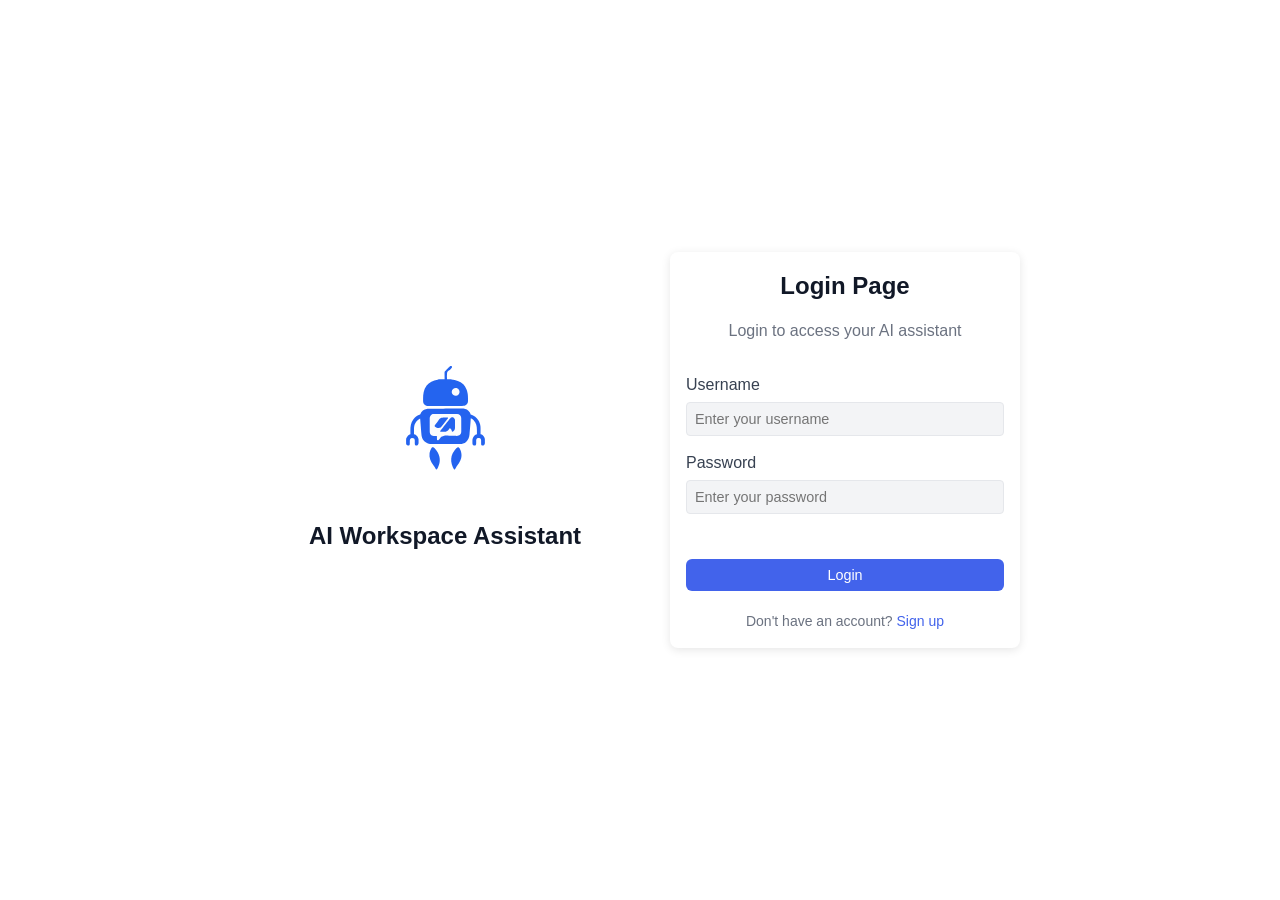
==== app/index.html @ 673116a2 "Initial commit" ====
<!DOCTYPE html>
<html lang="en">
<head>
    <meta charset="UTF-8">
    <meta name="viewport" content="width=device-width, initial-scale=1.0">
    <title>AI Workspace Assistant</title>
    <link rel="stylesheet" href="styles.css">
    <link rel="stylesheet" href="custom.css">
</head>
<body>
    <div class="login-container">
        <div class="logo-card">
            <div class="logo-container">
                <img src="./assets/Ai logo svg 1.svg" alt="AI Logo"
                style="width: 100px; height: 150px;">
            </div>
            <h1>AI Workspace Assistant</h1>
        </div>
        
        <div class="login-card">
            <h2 class="login-title">Login Page</h2>
            <p class="login-subtitle">Login to access your AI assistant</p>
            
            <div class="login-form">
                <div class="form-group">
                    <label for="username">Username</label>
                    <input type="text" id="username" placeholder="Enter your username">
                </div>
                
                <div class="form-group">
                    <label for="password">Password</label>
                    <input type="password" id="password" placeholder="Enter your password">
                </div>
                
                <div id="login-error" class="error-message"></div>
                
                <button id="login-btn" class="primary-btn">Login</button>
                
                <p class="signup-link">Don't have an account? <a href="#" id="register-link">Sign up</a></p>
            </div>
        </div>
    </div>
    
    <!-- Register Modal -->
    <div id="register-modal" class="modal">
        <div class="modal-content">
            <span class="close">&times;</span>
            <h2>Create Account</h2>
            
            <div class="form-group">
                <label for="reg-name">Name</label>
                <input type="text" id="reg-name" placeholder="Enter your name">
            </div>
            
            <div class="form-group">
                <label for="reg-username">Username</label>
                <input type="text" id="reg-username" placeholder="Choose a username">
            </div>
            
            <div class="form-group">
                <label for="reg-email">Email</label>
                <input type="email" id="reg-email" placeholder="Enter your email">
            </div>
            
            <div class="form-group">
                <label for="reg-password">Password</label>
                <input type="password" id="reg-password" placeholder="Create a password">
            </div>
            
            <div id="register-error" class="error-message"></div>
            
            <button id="register-btn" class="primary-btn">Register</button>
        </div>
    </div>
    
    <script src="app.js"></script>
</body>
</html>
---- app/styles.css ----
/* General Styles */
* {
    box-sizing: border-box;
    margin: 0;
    padding: 0;
}

body {
    font-family: Arial, sans-serif;
    background-color: #ffffff;
    color: #111827;
    line-height: 1.5;
}

h1, h2, h3, h4 {
    color: #111827;
}

a {
    color: #4263EB;
    text-decoration: none;
}

a:hover {
    text-decoration: underline;
}

/* Button Styles */
.primary-btn {
    background-color: #4263EB;
    color: white;
    border: none;
    border-radius: 6px;
    padding: 12px 24px;
    font-weight: 500;
    font-size: 16px;
    cursor: pointer;
    transition: background-color 0.2s;
    display: block;
    width: 100%;
}

.primary-btn:hover:not(:disabled) {
    background-color: #3b55d9;
}

.primary-btn:disabled {
    background-color: #9ca3af;
    cursor: not-allowed;
}

.logout-btn {
    background-color: #ef4444;
    color: white;
    border: none;
    border-radius: 6px;
    padding: 8px 15px;
    font-weight: 500;
    cursor: pointer;
}

/* Login Page Styles - Updated for the split layout */
.login-container {
    display: flex;
    justify-content: space-between;
    align-items: center;
    min-height: 100vh;
    padding: 20px;
    gap: 40px;
    width: 800px;
    margin: 0 auto;
}

.login-card {
    background: white;
    border-radius: 8px;
    box-shadow: 0 2px 10px rgba(0,0,0,0.1);
    width: 100%;
    max-width: 350px;
    padding: 20px;
    text-align: center;
}

.logo-card {
    border-radius: 8px;
    width: 100%;
    max-width: 250px;
    padding: 30px;
    text-align: center;
    display: flex;
    flex-direction: column;
    align-items: center;
    justify-content: center;
    margin: 20px auto;
}

.login-title {
    font-size: 24px;
    margin-bottom: 15px;
}

.logo-container {
    margin: 10px auto 20px;
    display: flex;
    justify-content: center;
    align-items: center;
}

.logo-container img {
    width: 100px;
    height: 110px;
}

h1 {
    font-size: 28px;
    margin-bottom: 8px;
}

.login-subtitle {
    color: #6b7280;
    margin-bottom: 30px;
}

.login-form {
    text-align: left;
}

/* Responsive layout */
@media (max-width: 768px) {
    .login-container {
        flex-direction: column;
        gap: 20px;
        width: 100%;
    }
    
    .logo-card, .login-card {
        max-width: 100%;
        margin: 10px auto;
    }
}

.form-group {
    margin-bottom: 20px;
    position: relative;
}

.form-group label {
    display: block;
    margin-bottom: 5px;
    font-weight: 500;
    color: #374151;
}

.form-group input {
    width: 100%;
    padding: 12px;
    border: 1px solid #d1d5db;
    border-radius: 6px;
    background-color: #f3f4f6;
    font-size: 14px;
}

.forgot-password {
    position: absolute;
    right: 0;
    top: 0;
    font-size: 14px;
}

.signup-link {
    text-align: center;
    margin-top: 20px;
    color: #6b7280;
    font-size: 14px;
}

/* Dashboard Styles */
.dashboard {
    max-width: 1200px;
    margin: 20px auto;
    background: white;
    border-radius: 8px;
    box-shadow: 0 2px 10px rgba(0,0,0,0.05);
    overflow: hidden;
}

header {
    display: flex;
    justify-content: space-between;
    align-items: center;
    padding: 15px 20px;
    border-bottom: 1px solid #e5e7eb;
}

.header-left {
    display: flex;
    align-items: center;
    gap: 10px;
    font-weight: 500;
    font-size: 18px;
}

.header-right {
    display: flex;
    align-items: center;
    gap: 15px;
}

nav {
    display: flex;
    gap: 20px;
    padding: 0 20px;
    border-bottom: 1px solid #e5e7eb;
}

.tab-btn {
    background: none;
    border: none;
    padding: 15px 0;
    font-size: 14px;
    color: #6b7280;
    font-weight: 500;
    cursor: pointer;
    position: relative;
}

.tab-btn.active {
    color: #4263EB;
}

.tab-btn.active::after {
    content: '';
    position: absolute;
    bottom: -1px;
    left: 0;
    width: 100%;
    height: 3px;
    background-color: #4263EB;
}

.tab-content {
    display: none;
    padding: 20px;
}

.tab-content.active {
    display: block;
}

/* Upload Form Styles */
.upload-container {
    max-width: 800px;
    margin: 0 auto;
}

h3 {
    margin-bottom: 20px;
    font-size: 18px;
    font-weight: 600;
}

.dropzone {
    border: 2px dashed #d1d5db;
    border-radius: 6px;
    padding: 40px;
    text-align: center;
    background-color: #f9fafb;
    cursor: pointer;
    margin-bottom: 20px;
    min-height: 200px;
    display: flex;
    align-items: center;
    justify-content: center;
    transition: all 0.2s;
}

.dropzone.active {
    border-color: #4263EB;
    background-color: #eff6ff;
}

.upload-instructions p {
    font-weight: 500;
    color: #6b7280;
    margin-bottom: 8px;
}

.upload-instructions span {
    color: #9ca3af;
    font-size: 14px;
}

.selected-file {
    font-weight: 500;
    color: #4b5563;
}

/* Files List Styles */
.files-container {
    max-width: 800px;
    margin: 0 auto;
}

.file-list {
    margin-top: 15px;
}

.file-item {
    border: 1px solid #e5e7eb;
    border-radius: 4px;
    margin-bottom: 10px;
}

.file-item.selected {
    border-color: #4263EB;
    background-color: #eff6ff;
}

.file-item button {
    background: none;
    border: none;
    width: 100%;
    padding: 15px;
    display: flex;
    align-items: center;
    gap: 15px;
    text-align: left;
    cursor: pointer;
}

.file-icon {
    width: 40px;
    height: 40px;
    background-color: #f3f4f6;
    border-radius: 4px;
}

.file-info {
    flex: 1;
}

.file-name {
    font-weight: 500;
    margin-bottom: 4px;
}

.file-meta {
    font-size: 12px;
    color: #6b7280;
}

.no-files, .select-file-prompt {
    text-align: center;
    padding: 40px 20px;
    background-color: #f9fafb;
    border-radius: 8px;
    border: 1px dashed #d1d5db;
}

.no-files p, .select-file-prompt p {
    margin-bottom: 20px;
    color: #6b7280;
}

/* Query Styles */
.query-container {
    max-width: 800px;
    margin: 0 auto;
}

textarea {
    width: 100%;
    border: 1px solid #d1d5db;
    border-radius: 6px;
    padding: 15px;
    font-size: 14px;
    background-color: #f3f4f6;
    margin-bottom: 15px;
    resize: vertical;
}

.answer-container {
    background-color: #eff6ff;
    border-radius: 6px;
    padding: 20px;
    margin-top: 20px;
}

.answer-text {
    margin-bottom: 20px;
    line-height: 1.5;
}

.feedback {
    display: flex;
    align-items: center;
    gap: 15px;
    color: #6b7280;
}

.feedback-buttons {
    display: flex;
    gap: 10px;
}

.feedback-yes {
    background-color: #d1fae5;
    color: #047857;
    border: none;
    border-radius: 15px;
    padding: 5px 15px;
    font-weight: 500;
    cursor: pointer;
}

.feedback-no {
    background-color: #fee2e2;
    color: #b91c1c;
    border: none;
    border-radius: 15px;
    padding: 5px 15px;
    font-weight: 500;
    cursor: pointer;
}

/* Error Messages */
.error-message {
    color: #ef4444;
    margin-bottom: 15px;
    padding: 10px;
    /* background-color: #fee2e2; */
    border-radius: 4px;
    text-align: center;
}

/* Toast Notification */
.toast {
    position: fixed;
    bottom: 20px;
    right: 20px;
    background-color: #10B981;
    color: white;
    padding: 12px 24px;
    border-radius: 4px;
    box-shadow: 0 2px 10px rgba(0,0,0,0.1);
    z-index: 1000;
    animation: fadeIn 0.3s;
}

@keyframes fadeIn {
    from { opacity: 0; transform: translateY(20px); }
    to { opacity: 1; transform: translateY(0); }
}

/* Modal Styles */
.modal {
    display: none;
    position: fixed;
    z-index: 1000;
    left: 0;
    top: 0;
    width: 100%;
    height: 100%;
    background-color: rgba(0,0,0,0.4);
}

.modal-content {
    background-color: white;
    margin: 10% auto;
    padding: 30px;
    border-radius: 8px;
    width: 90%;
    max-width: 500px;
    box-shadow: 0 4px 15px rgba(0,0,0,0.2);
    position: relative;
}

.close {
    position: absolute;
    right: 20px;
    top: 15px;
    font-size: 24px;
    font-weight: bold;
    cursor: pointer;
}

/* Add or update these styles to fix zoom issues */
html, body {
    font-size: 16px; /* Reset base font size */
    zoom: 1; /* Reset zoom level */
    -moz-transform: scale(1); /* Firefox */
    -webkit-transform: scale(1); /* Chrome, Safari */
    transform: scale(1);
    width: 100%;
    height: 100%;
    margin: 0;
    padding: 0;
}

.login-container, .dashboard {
    max-width: 100%;
    padding: 1rem;
}

/* Make form elements more compact */
.form-group {
    margin-bottom: 0.75rem;
}

input, button {
    padding: 0.5rem;
}

/* Adjust modal sizing */
.modal-content {
    max-width: 400px;
    padding: 1.5rem;
}
---- app/custom.css ----
/* Reset scaling and zoom */
html, body {
    zoom: 1 !important;
    -moz-transform: scale(1) !important;
    -webkit-transform: scale(1) !important;
    transform: scale(1) !important;
    width: 100%;
    height: 90%;
    margin: 0;
    padding: 0;
}

/* Updated login container for split layout */
.login-container {
    display: flex;
    justify-content: space-between;
    align-items: center;
    min-height: 100vh;
    padding: 20px;
    gap: 40px;
    width: 800px;
    margin: 0 auto;
}

/* Logo card on the left */
.logo-card {
    border-radius: 8px;
    width: 100%;
    max-width: 350px;
    padding: 5px;
    text-align: center;
    display: flex;
    flex-direction: column;
    align-items: center;
    justify-content: center;
    margin: 20px auto;
}

/* Login card on the right */
.login-card {
    background: white;
    border-radius: 8px;
    box-shadow: 0 2px 10px rgba(0,0,0,0.1);
    width: 100%;
    max-width: 350px;
    padding: 1rem;
}

.form-group {
    margin-bottom: 1rem;
}

/* Make the UI feel less zoomed */
input, button, textarea, select {
    font-size: 0.9rem !important;
    padding: 0.5rem !important;
    height: auto !important;
}

.login-title, h1, h2, h3 {
    font-size: 1.5rem !important;
}

.modal-content {
    max-width: 400px;
    margin: 0 auto;
    padding: 1.5rem;
}

/* Logo styling */
.logo-container {
    margin-bottom: 20px;
    display: flex;
    justify-content: center;
    align-items: center;
}

.logo-container img {
    width: 100px;
    height: 110px;
}

/* Responsive layout */
@media (max-width: 768px) {
    .login-container {
        flex-direction: column;
        gap: 20px;
        width: 100%;
    }
    
    .logo-card, .login-card {
        max-width: 100%;
        margin: 10px auto;
    }
}

/* Add to custom.css */
.header-right {
    display: flex;
    align-items: center;
    justify-content: center;
    gap: 15px;
}

#welcome-message {
    display: flex;
    align-items: center;
    justify-content: center;
    font-family: 'Times New Roman', Times, serif;
    font-size: 1.5rem;
    margin: 0 auto;
}

/* If needed, make the header flex */
header {
    display: flex;
    justify-content: space-between;
    align-items: center;
    width: 100%;
}

.header-left {
    display: flex;
    align-items: center;
    gap: 10px;
}

.memory-item {
    background-color: #f8f9fa;
    border-left: 3px solid #4263EB;
    padding: 10px 15px;
    margin-bottom: 15px;
    border-radius: 4px;
    font-size: 0.9rem;
}

.previous-query {
    margin-bottom: 20px;
}

.feedback-buttons button.active {
    background-color: #4263EB;
    color: white;
}

/* Style the feedback buttons */
.feedback-yes, .feedback-no {
    padding: 5px 15px;
    border: 1px solid #ddd;
    border-radius: 20px;
    background: #f8f9fa;
    margin: 0 5px;
    cursor: pointer;
    transition: all 0.2s;
}

.feedback-yes:hover {
    background-color: #d1fae5;
    border-color: #10B981;
}

.feedback-no:hover {
    background-color: #fee2e2;
    border-color: #ef4444;
}

.feedback-yes.active {
    background-color: #10B981;
    color: white;
    border-color: #10B981;
}

.feedback-no.active {
    background-color: #ef4444;
    color: white;
    border-color: #ef4444;
}

.feedback {
    margin-top: 20px;
    border-top: 1px solid #e5e7eb;
    padding-top: 15px;
}

.feedback h4 {
    margin-bottom: 10px;
    font-weight: 500;
}

.star-rating {
    display: inline-flex;
    margin-left: 10px;
}

.star {
    color: #d1d5db;
    font-size: 24px;
    cursor: pointer;
    transition: color 0.2s;
    margin-right: 5px;
}

.star:hover, .star.active {
    color: #f59e0b;
}

.feedback-text-container {
    margin-top: 15px;
}

.feedback-text-container label {
    display: block;
    margin-bottom: 5px;
}

#feedback-text {
    width: 100%;
    padding: 10px;
    border: 1px solid #d1d5db;
    border-radius: 4px;
    resize: vertical;
}

#submit-feedback {
    margin-top: 10px;
}

.rating-container {
    display: flex;
    align-items: center;
    margin-top: 5px;
}

/* Welcome Toast Animation - Claude Style */
.welcome-toast {
    position: fixed;
    top: 0;
    left: 0;
    width: 100vw;
    height: 100vh;
    display: flex;
    flex-direction: column;
    align-items: center;
    justify-content: center;
    z-index: 3000;
    background-color: rgba(255, 255, 255, 0.95);
    opacity: 0;
    pointer-events: none;
    transition: opacity 0.5s cubic-bezier(0.4, 0, 0.2, 1);
}

.welcome-toast.show {
    opacity: 1;
}

.welcome-toast-container {
    background-color: white;
    border-radius: 12px;
    box-shadow: 0 4px 24px rgba(0, 0, 0, 0.08);
    padding: 24px 32px;
    max-width: 480px;
    text-align: center;
    transform: translateY(20px);
    transition: transform 0.5s cubic-bezier(0.4, 0, 0.2, 1);
}

.welcome-toast.show .welcome-toast-container {
    transform: translateY(0);
}

.welcome-toast .text-reveal {
    display: inline-block;
    overflow: hidden;
    white-space: nowrap;
    font-size: 1.5rem;
    font-weight: 500;
    color: #111827;
    border-right: 2px solid #4263EB;
    width: 0;
    animation: typing 1.5s steps(30, end) forwards;
}

.welcome-toast .second-message {
    margin-top: 12px;
    font-size: 1.1rem;
    color: #6b7280;
    opacity: 0;
    transform: translateY(10px);
    transition: opacity 0.8s, transform 0.8s;
    transition-delay: 1.3s;
}

.welcome-toast .second-message.show {
    opacity: 1;
    transform: translateY(0);
}

@keyframes typing {
    from { width: 0 }
    to { width: 100% }
}

@keyframes blink-cursor {
    from, to { border-color: transparent }
    50% { border-color: #4263EB }
}

@keyframes fade-out {
    from { opacity: 1; }
    to { opacity: 0; }
}

/* Toast notification - higher z-index */
.toast {
    position: fixed;
    top: 20px;
    right: 20px;
    padding: 12px 20px;
    border-radius: 4px;
    color: white;
    font-weight: 500;
    z-index: 9999;
    box-shadow: 0 3px 10px rgba(0, 0, 0, 0.2);
    animation: slide-in 0.3s ease-out forwards;
}

/* Sidebar footer - higher z-index */
.sidebar-footer {
    position: relative;
}

/* Settings Modal Styles */
.modal {
    display: none;
    position: fixed;
    top: 0;
    left: 0;
    width: 100vw;
    height: 100vh;
    background-color: rgba(0, 0, 0, 0.5);
    z-index: 3000;
    overflow: auto;
    padding: 20px;
}

.modal-content {
    background-color: white;
    border-radius: 8px;
    margin: 50px auto;
    width: 100%;
    max-width: 500px;
    box-shadow: 0 4px 15px rgba(0, 0, 0, 0.1);
    animation: modal-fade 0.3s ease-out;
}

.dark .modal-content {
    background-color: #1a1a1a;
    color: white;
}

.modal-header {
    padding: 15px 20px;
    border-bottom: 1px solid #e5e7eb;
    display: flex;
    justify-content: space-between;
    align-items: center;
}

.dark .modal-header {
    border-bottom-color: #333;
}

.modal-body {
    padding: 20px;
}

.close {
    font-size: 24px;
    cursor: pointer;
    color: #666;
    border: none;
    background: transparent;
}

.dark .close {
    color: #ccc;
}

.close:hover {
    color: #000;
}

.dark .close:hover {
    color: #fff;
}

/* Tabs in settings modal */
.tabs {
    display: flex;
    margin-bottom: 20px;
    border-bottom: 1px solid #e5e7eb;
}

.dark .tabs {
    border-bottom-color: #333;
}

.tab-button {
    padding: 10px 15px;
    border: none;
    background: none;
    cursor: pointer;
    font-weight: 500;
    color: #666;
    position: relative;
}

.dark .tab-button {
    color: #ccc;
}

.tab-button.active {
    color: #4263EB;
}

.dark .tab-button.active {
    color: #7b96ff;
}

.tab-button.active::after {
    content: '';
    position: absolute;
    bottom: -1px;
    left: 0;
    width: 100%;
    height: 2px;
    background-color: #4263EB;
}

.dark .tab-button.active::after {
    background-color: #7b96ff;
}

.tab-pane {
    display: none;
}

.tab-pane.active {
    display: block;
}

/* Form styles */
.form-group {
    margin-bottom: 15px;
}

.form-group label {
    display: block;
    margin-bottom: 5px;
    font-weight: 500;
}

.form-group input {
    width: 100%;
    padding: 10px;
    border: 1px solid #e5e7eb;
    border-radius: 4px;
}

.dark .form-group input {
    background-color: #333;
    border-color: #444;
    color: white;
}

.password-section {
    margin-top: 20px;
    padding-top: 15px;
    border-top: 1px solid #e5e7eb;
}

.dark .password-section {
    border-top-color: #333;
}

.btn {
    padding: 10px 15px;
    border: none;
    border-radius: 4px;
    cursor: pointer;
    font-weight: 500;
    transition: background-color 0.2s;
}

.primary-btn {
    background-color: #4263EB;
    color: white;
}

.primary-btn:hover {
    background-color: #364fc7;
}

.secondary-btn {
    background-color: #e5e7eb;
    color: #333;
}

.secondary-btn:hover {
    background-color: #d1d5db;
}

.danger-btn {
    background-color: #ef4444;
    color: white;
}

.danger-btn:hover {
    background-color: #dc2626;
}

.dark .secondary-btn {
    background-color: #333;
    color: #fff;
}

.dark .secondary-btn:hover {
    background-color: #444;
}

/* Chat list in settings */
.manage-chats-container {
    margin-top: 15px;
}

.chats-actions {
    margin-bottom: 15px;
}

.settings-chat-list {
    max-height: 300px;
    overflow-y: auto;
    border: 1px solid #e5e7eb;
    border-radius: 4px;
}

.dark .settings-chat-list {
    border-color: #333;
}

.settings-chat-item {
    padding: 10px 15px;
    border-bottom: 1px solid #e5e7eb;
    display: flex;
    justify-content: space-between;
    align-items: center;
}

.dark .settings-chat-item {
    border-bottom-color: #333;
}

.settings-chat-item:last-child {
    border-bottom: none;
}

.chat-info {
    display: flex;
    align-items: center;
    gap: 10px;
}

.delete-chat-btn {
    background: none;
    border: none;
    color: #ef4444;
    cursor: pointer;
    padding: 5px;
}

.delete-chat-btn:hover {
    background-color: rgba(239, 68, 68, 0.1);
    border-radius: 4px;
}

.empty-list-message {
    padding: 20px;
    text-align: center;
    color: #666;
}

.dark .empty-list-message {
    color: #aaa;
}

/* Confirmation modal */
.confirm-modal {
    max-width: 400px;
}

.confirm-actions {
    display: flex;
    justify-content: flex-end;
    gap: 10px;
    margin-top: 20px;
}

/* Delete button for chat items */
.chat-item {
    position: relative;
}

.chat-item .delete-btn {
    position: absolute;
    right: 10px;
    top: 50%;
    transform: translateY(-50%);
    background: none;
    border: none;
    color: #ef4444;
    opacity: 0;
    transition: opacity 0.2s;
    cursor: pointer;
}

.chat-item:hover .delete-btn {
    opacity: 1;
}

.error-message {
    color: #ef4444;
    margin-top: 10px;
    margin-bottom: 10px;
    font-size: 0.9rem;
}

/* Modal animation */
@keyframes modal-fade {
    from {
        opacity: 0;
        transform: translateY(-20px);
    }
    to {
        opacity: 1;
        transform: translateY(0);
    }
}

/* Fix for toast z-index */
@keyframes slide-in {
    from {
        transform: translateX(100%);
        opacity: 0;
    }
    to {
        transform: translateX(0);
        opacity: 1;
    }
}

/* Modern settings modal card system */
.settings-choice-card {
    display: flex;
    flex-direction: column;
    align-items: center;
    gap: 2rem;
    padding: 2.5rem 2rem 2rem 2rem;
    background: #fff;
    border-radius: 18px;
    box-shadow: 0 8px 32px rgba(66, 99, 235, 0.10), 0 1.5px 6px rgba(0,0,0,0.04);
    animation: card-fade-in 0.5s cubic-bezier(0.4,0,0.2,1);
    min-width: 320px;
    min-height: 180px;
}

.settings-main-btn {
    background: #4263EB;
    color: #fff;
    border: none;
    border-radius: 8px;
    font-size: 1.15rem;
    font-weight: 600;
    padding: 0.9rem 2.5rem;
    margin: 0.5rem 0;
    box-shadow: 0 2px 8px rgba(66,99,235,0.08);
    cursor: pointer;
    transition: background 0.2s, transform 0.2s, box-shadow 0.2s;
    outline: none;
}
.settings-main-btn:hover, .settings-main-btn:focus {
    background: #364fc7;
    transform: translateY(-2px) scale(1.04);
    box-shadow: 0 4px 16px rgba(66,99,235,0.13);
}

/* Hide step-2 cards by default, animate in when shown */
.settings-step-2 {
    display: none;
    animation: card-slide-in 0.5s cubic-bezier(0.4,0,0.2,1);
    background: #fff;
    border-radius: 18px;
    box-shadow: 0 8px 32px rgba(66, 99, 235, 0.10), 0 1.5px 6px rgba(0,0,0,0.04);
    min-width: 340px;
    min-height: 220px;
}

.settings-step-2.active {
    display: block;
    animation: card-slide-in 0.5s cubic-bezier(0.4,0,0.2,1);
}

@keyframes card-fade-in {
    from { opacity: 0; transform: scale(0.96) translateY(20px); }
    to   { opacity: 1; transform: scale(1) translateY(0); }
}
@keyframes card-slide-in {
    from { opacity: 0; transform: translateY(40px) scale(0.98); }
    to   { opacity: 1; transform: translateY(0) scale(1); }
}

/* Responsive for modal cards */
@media (max-width: 600px) {
    .settings-choice-card, .settings-step-2 {
        min-width: 90vw;
        padding: 1.2rem 0.5rem;
    }
}

/* Make modal background a bit more modern */
#settings-modal.modal {
    background: rgba(66, 99, 235, 0.10);
    backdrop-filter: blur(2px);
}

/* Document Preview Modal Overlay */
.document-preview-modal {
    display: none;
    position: fixed;
    top: 0; left: 0; right: 0; bottom: 0;
    width: 100vw;
    height: 100vh;
    background: rgba(30, 41, 59, 0.75); /* dark semi-transparent */
    z-index: 10000;
    align-items: center;
    justify-content: center;
    transition: opacity 0.3s;
}
.document-preview-modal.active {
    display: flex;
}
.document-preview-modal-content {
    position: relative;
    background: #fff;
    border-radius: 18px;
    box-shadow: 0 8px 32px 0 rgba(60,72,88,0.18);
    max-width: 90vw;
    max-height: 90vh;
    width: 80vw;
    height: 85vh;
    display: flex;
    flex-direction: column;
    overflow: hidden;
    animation: coolFadeIn 0.7s cubic-bezier(.4,2,.6,1);
}
.document-preview-modal .document-preview {
    flex: 1;
    width: 100%;
    height: 100%;
    background: #fff;
    border-radius: 0 0 18px 18px;
    box-shadow: none;
    display: flex;
    align-items: center;
    justify-content: center;
    overflow: auto;
}
.close-preview-btn {
    position: absolute;
    top: 18px;
    right: 24px;
    font-size: 2.2rem;
    background: none;
    border: none;
    color: #6366f1;
    cursor: pointer;
    z-index: 2;
    transition: color 0.2s;
}
.close-preview-btn:hover {
    color: #ef4444;
}
/* When modal is open, blur or hide the rest of the UI */
body.modal-open .app-container {
    filter: blur(2.5px) grayscale(0.5) brightness(0.8);
    pointer-events: none;
    user-select: none;
}
body.modal-open .document-preview-modal {
    pointer-events: auto;
}

/* --- DARK MODE ENHANCEMENTS FOR DOCUMENT PREVIEW MODAL --- */
.dark .document-preview-modal-content {
    background: #181f2a !important;
    color: #f9fafb !important;
    transition: background 0.4s cubic-bezier(.4,2,.6,1), color 0.4s cubic-bezier(.4,2,.6,1);
}
.dark .document-preview-modal .document-preview {
    background: #232b3b !important;
    color: #f9fafb !important;
    transition: background 0.4s cubic-bezier(.4,2,.6,1), color 0.4s cubic-bezier(.4,2,.6,1);
}
.dark .close-preview-btn {
    color: #a5b4fc !important;
    transition: color 0.4s cubic-bezier(.4,2,.6,1);
}
.dark .close-preview-btn:hover {
    color: #ef4444 !important;
}

/* --- DARK MODE ENHANCEMENTS FOR SETTINGS MODALS --- */
.dark .modal-content,
.dark .settings-step-2,
.dark .settings-choice-card {
    background: #181f2a !important;
    color: #f9fafb !important;
    box-shadow: 0 8px 32px 0 rgba(30,41,59,0.28);
    transition: background 0.5s cubic-bezier(.4,2,.6,1), color 0.5s cubic-bezier(.4,2,.6,1), box-shadow 0.5s cubic-bezier(.4,2,.6,1);
}
.dark .modal-header,
.dark .modal-body {
    background: transparent !important;
    color: #f9fafb !important;
    transition: background 0.5s cubic-bezier(.4,2,.6,1), color 0.5s cubic-bezier(.4,2,.6,1);
}
.dark .modal-header h2,
.dark .modal-body h3,
.dark .modal-body h4 {
    color: #a5b4fc !important;
    letter-spacing: 0.01em;
    transition: color 0.5s cubic-bezier(.4,2,.6,1);
}
.dark .form-group input,
.dark .form-group label {
    background: #232b3b !important;
    color: #f9fafb !important;
    border-color: #374151 !important;
    transition: background 0.5s cubic-bezier(.4,2,.6,1), color 0.5s cubic-bezier(.4,2,.6,1), border-color 0.5s cubic-bezier(.4,2,.6,1);
}
.dark .form-group label {
    color: #a5b4fc !important;
}
.dark .settings-main-btn {
    background: linear-gradient(90deg,#6366f1 0%,#3730a3 100%) !important;
    color: #fff !important;
    box-shadow: 0 2px 8px rgba(99,102,241,0.18);
    transition: background 0.5s cubic-bezier(.4,2,.6,1), color 0.5s cubic-bezier(.4,2,.6,1), box-shadow 0.5s cubic-bezier(.4,2,.6,1);
}
.dark .settings-main-btn:hover, .dark .settings-main-btn:focus {
    background: linear-gradient(90deg,#3730a3 0%,#6366f1 100%) !important;
    color: #fff !important;
    box-shadow: 0 4px 16px rgba(99,102,241,0.23);
}
.dark .settings-chat-list {
    background: #232b3b !important;
    border-color: #374151 !important;
    color: #f9fafb !important;
    transition: background 0.5s cubic-bezier(.4,2,.6,1), color 0.5s cubic-bezier(.4,2,.6,1), border-color 0.5s cubic-bezier(.4,2,.6,1);
}
.dark .settings-chat-item {
    background: #181f2a !important;
    border-bottom: 1px solid #232b3b !important;
    color: #f9fafb !important;
    transition: background 0.5s cubic-bezier(.4,2,.6,1), color 0.5s cubic-bezier(.4,2,.6,1), border-bottom 0.5s cubic-bezier(.4,2,.6,1);
}
.dark .settings-chat-item:last-child {
    border-bottom: none !important;
}
.dark .empty-list-message {
    color: #a5b4fc !important;
    background: transparent !important;
    transition: color 0.5s cubic-bezier(.4,2,.6,1);
}

/* Welcome Action Buttons - Modernized */
#welcome-toast {
    flex-direction: column;
    align-items: center;
    justify-content: center;
}

#actionButtons.welcome-action-btns {
    display: flex;
    flex-direction: row;
    justify-content: center;
    align-items: center;
    gap: 18px;
    margin-top: 32px;
    opacity: 0;
    pointer-events: none;
    transition: opacity 0.7s;
    z-index: 3001;
    position: static;
    width: 100%;
}
#actionButtons.show {
    opacity: 1;
    pointer-events: auto;
    animation: fade-in 0.7s forwards;
}
#actionButtons .primary-btn {
    font-size: 1rem;
    padding: 0.65rem 1.8rem;
    border-radius: 10px;
    font-weight: 600;
    background: linear-gradient(90deg,#6366f1 0%,#4263EB 100%);
    color: #fff;
    border: none;
    box-shadow: 0 2px 12px rgba(66,99,235,0.10);
    transition: background 0.18s, color 0.18s, transform 0.18s, box-shadow 0.18s;
    outline: none;
    letter-spacing: 0.01em;
    margin: 0 6px;
    cursor: pointer;
}
#actionButtons .primary-btn:hover, #actionButtons .primary-btn:focus {
    background: linear-gradient(90deg,#3730a3 0%,#6366f1 100%);
    color: #fff;
    transform: translateY(-2px) scale(1.05);
    box-shadow: 0 4px 16px rgba(99,102,241,0.18);
}
@media (max-width: 600px) {
    #actionButtons.welcome-action-btns {
        flex-direction: column;
        gap: 14px;
        margin-top: 18px;
    }
    #actionButtons .primary-btn {
        width: 90vw;
        font-size: 1.08rem;
        padding: 0.7rem 0;
    }
}
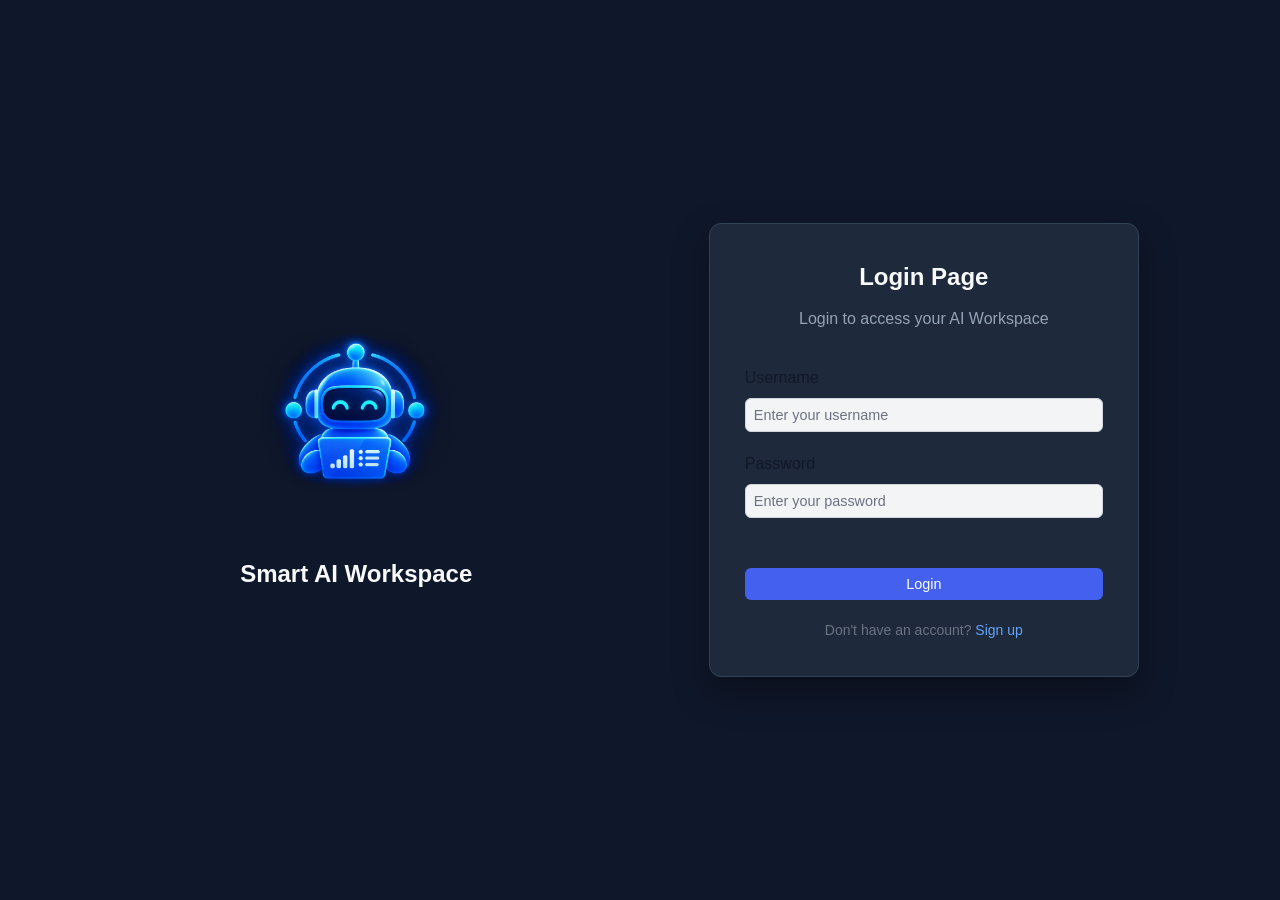
==== commit a2c653b2: "Update AI Workspace Assistant UI and assets" ====
--- a/app/index.html
+++ b/app/index.html
@@ -3,7 +3,7 @@
 <head>
     <meta charset="UTF-8">
     <meta name="viewport" content="width=device-width, initial-scale=1.0">
-    <title>AI Workspace Assistant</title>
+    <title>Smart AI Workspace</title>
     <link rel="stylesheet" href="styles.css">
     <link rel="stylesheet" href="custom.css">
 </head>
@@ -11,15 +11,15 @@
     <div class="login-container">
         <div class="logo-card">
             <div class="logo-container">
-                <img src="./assets/Ai logo svg 1.svg" alt="AI Logo"
-                style="width: 100px; height: 150px;">
+                <img src="./assets/AI image logo.png" alt="AI Logo"
+                style="width: 200px; height: 200px;">
             </div>
-            <h1>AI Workspace Assistant</h1>
+            <h1>Smart AI Workspace</h1>
         </div>
         
         <div class="login-card">
             <h2 class="login-title">Login Page</h2>
-            <p class="login-subtitle">Login to access your AI assistant</p>
+            <p class="login-subtitle">Login to access your AI Workspace</p>
             
             <div class="login-form">
                 <div class="form-group">
--- a/app/custom.css
+++ b/app/custom.css
@@ -941,3 +941,218 @@
         padding: 0.7rem 0;
     }
 }
+
+
+/* Login page - restore light theme */
+.login-card {
+    background: #ffffff;
+    color: #111827;
+}
+
+.login-card .form-group label {
+    background: transparent !important;
+    color: #111827 !important;
+}
+
+.login-card .form-group input {
+    background: #f3f4f6 !important;
+    color: #111827 !important;
+    border: 1px solid #d1d5db !important;
+    box-shadow: none !important;
+}
+
+.login-card .form-group input::placeholder {
+    color: #6b7280 !important;
+}
+
+.login-card .form-group input:focus {
+    background: #ffffff !important;
+    color: #111827 !important;
+    border-color: #4361ee !important;
+    outline: none;
+}
+
+/* ================================
+   LOGIN PAGE - DARK THEME
+   ================================ */
+
+html,
+body {
+    margin: 0;
+    padding: 0;
+    width: 100%;
+    min-height: 100%;
+    background: #0f172a;
+    color: #f8fafc;
+}
+
+body {
+    min-height: 100vh;
+    overflow-x: hidden;
+}
+
+/* Main login page */
+.login-container {
+    width: 100%;
+    min-height: 100vh;
+    display: grid;
+    grid-template-columns: 1fr 1fr;
+    align-items: center;
+    justify-items: center;
+    gap: 60px;
+    padding: 40px 8%;
+    box-sizing: border-box;
+    background: #0f172a;
+}
+
+/* Left side - logo */
+.logo-card {
+    width: 100%;
+    max-width: 500px;
+    display: flex;
+    flex-direction: column;
+    align-items: center;
+    justify-content: center;
+    text-align: center;
+}
+
+.logo-card img {
+    width: 180px;
+    height: 180px;
+    object-fit: contain;
+    display: block;
+    margin-bottom: 25px;
+}
+
+.logo-card h1,
+.logo-card h2,
+.logo-card p {
+    color: #f8fafc;
+}
+
+/* Smart AI Workspace text */
+.logo-card {
+    color: #f8fafc;
+    font-size: 18px;
+}
+
+/* Login card */
+.login-card {
+    width: 100%;
+    max-width: 430px;
+    box-sizing: border-box;
+    padding: 35px;
+    background: #1e293b;
+    border: 1px solid #334155;
+    border-radius: 12px;
+    box-shadow: 0 15px 35px rgba(0, 0, 0, 0.35);
+}
+
+/* Login heading */
+.login-title {
+    color: #f8fafc;
+    text-align: center;
+    margin-top: 0;
+    margin-bottom: 12px;
+}
+
+/* Subtitle */
+.login-subtitle {
+    color: #94a3b8;
+    text-align: center;
+    margin-bottom: 35px;
+}
+
+/* Form */
+.login-form {
+    width: 100%;
+}
+
+.form-group {
+    width: 100%;
+    margin-bottom: 20px;
+}
+
+.form-group label {
+    display: block;
+    color: #f8fafc;
+    margin-bottom: 8px;
+    font-size: 16px;
+}
+
+/* Input boxes */
+.form-group input {
+    width: 100%;
+    height: 42px;
+    box-sizing: border-box;
+    padding: 10px 12px;
+    background: #0f172a;
+    color: #f8fafc;
+    border: 1px solid #475569;
+    border-radius: 6px;
+    outline: none;
+    font-size: 15px;
+}
+
+.form-group input::placeholder {
+    color: #64748b;
+}
+
+.form-group input:focus {
+    border-color: #4361ee;
+    box-shadow: 0 0 0 2px rgba(67, 97, 238, 0.2);
+}
+
+/* Login button */
+.login-form button,
+.login-card button {
+    width: 100%;
+    height: 44px;
+    border: none;
+    border-radius: 6px;
+    background: #4361ee;
+    color: white;
+    font-size: 16px;
+    cursor: pointer;
+    margin-top: 8px;
+}
+
+.login-form button:hover,
+.login-card button:hover {
+    background: #3651d4;
+}
+
+/* Sign-up text */
+.login-card a {
+    color: #60a5fa;
+}
+
+.login-card a:hover {
+    color: #93c5fd;
+}
+
+/* ================================
+   RESPONSIVE
+   ================================ */
+
+@media (max-width: 900px) {
+    .login-container {
+        grid-template-columns: 1fr;
+        gap: 30px;
+        padding: 40px 25px;
+    }
+
+    .logo-card {
+        order: 1;
+    }
+
+    .login-card {
+        order: 2;
+        max-width: 450px;
+    }
+
+    .logo-card img {
+        width: 140px;
+        height: 140px;
+    }
+}
